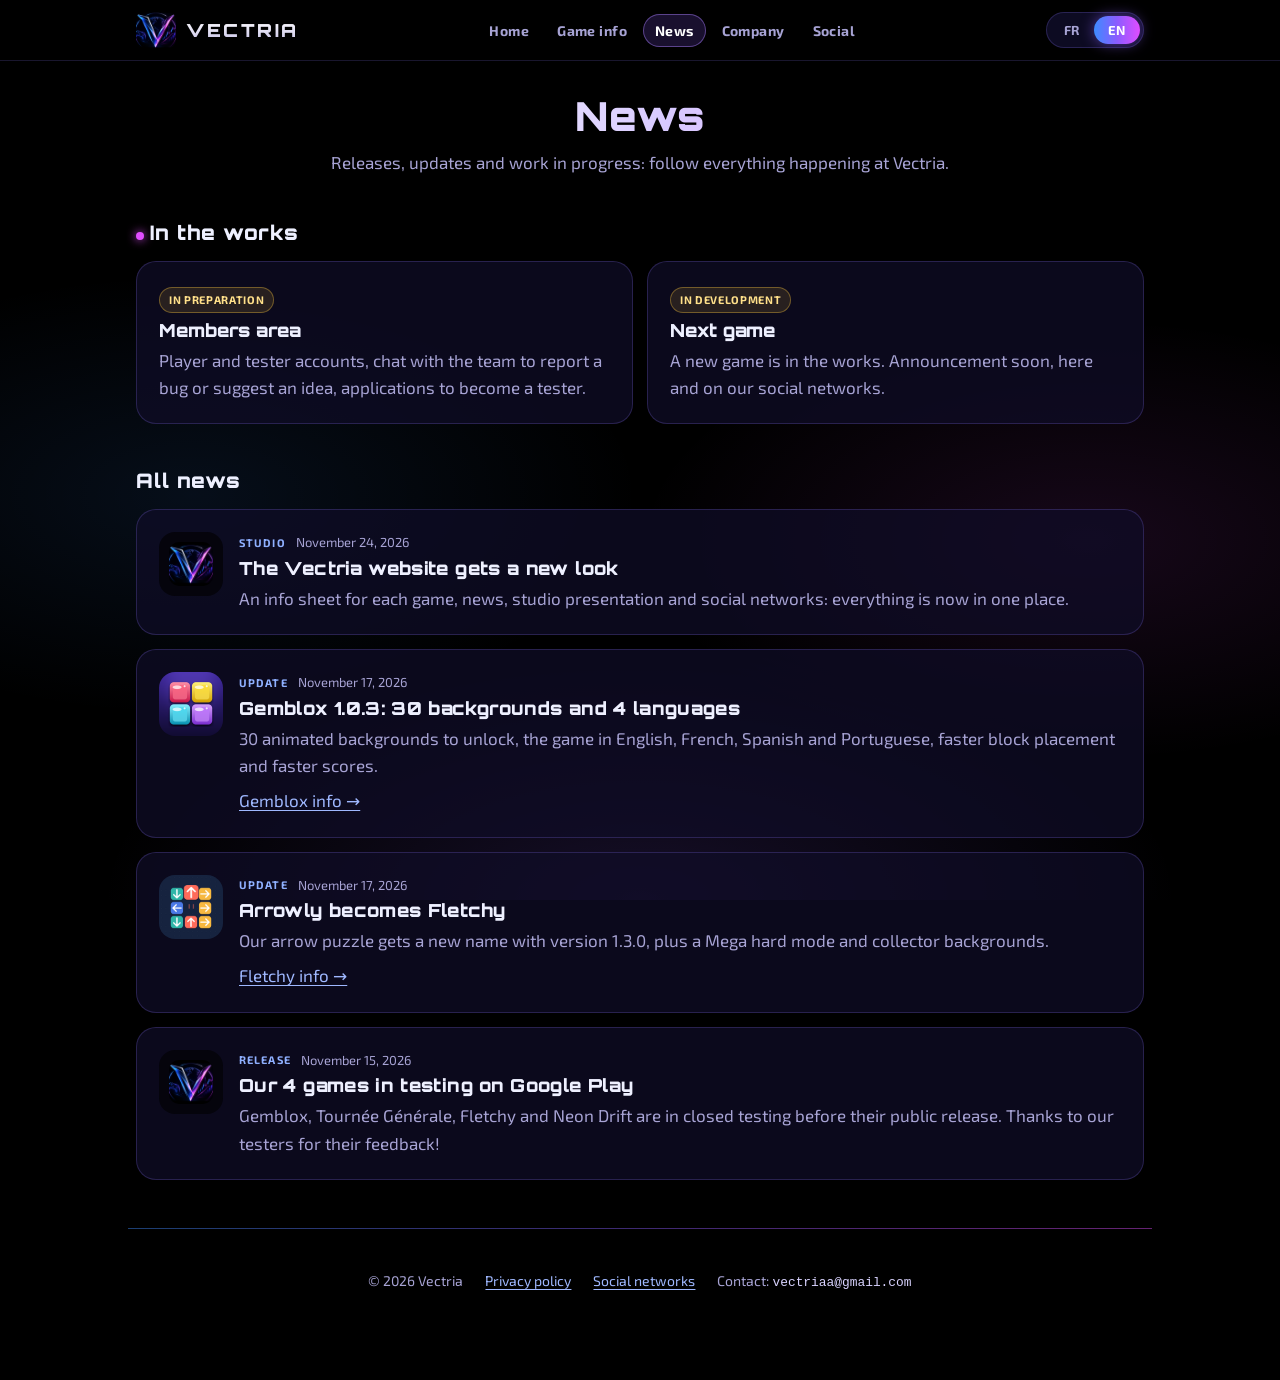
==== actualite.html @ 1fea0245 "Add files via upload" ====
<!doctype html>
<html lang="fr">
<head>
<meta charset="utf-8">
<meta name="viewport" content="width=device-width, initial-scale=1, viewport-fit=cover">
<title>Actualité – Vectria</title>
<meta name="description" content="Actualité du studio Vectria : sorties, mises à jour et jeux en cours de création.">
<meta name="theme-color" content="#000000">
<link rel="icon" type="image/png" href="favicon.png">
<link rel="apple-touch-icon" href="apple-touch-icon.png">
<link rel="stylesheet" href="style.css">
</head>
<body data-page="news" data-title-fr="Actualité – Vectria" data-title-en="News – Vectria">

<main class="wrap">
  <div class="page-title">
    <h1 data-fr="Actualité" data-en="News">Actualité</h1>
    <p data-fr="Sorties, mises à jour et projets en cours : suis tout ce qui se passe chez Vectria." data-en="Releases, updates and work in progress: follow everything happening at Vectria.">Sorties, mises à jour et projets en cours : suis tout ce qui se passe chez Vectria.</p>
  </div>

  <section class="section">
    <div class="section-head"><h2><span class="pulse-dot"></span><span data-fr="En cours de création" data-en="In the works">En cours de création</span></h2></div>
    <div class="up-grid" id="upcoming"></div>
  </section>


  <section class="section">
    <div class="section-head"><h2 data-fr="Toutes les actualités" data-en="All news">Toutes les actualités</h2></div>
    <div class="news-list" id="news"></div>
  </section>
</main>

<script src="data.js"></script>
<script src="site.js"></script>
<script>
(function () {
  var V = window.VECTRIA, S = window.Site;
  Site.onLang(function () {
    document.getElementById('upcoming').innerHTML = V.upcoming.map(function (u) {
      return '<article class="panel up"><span class="badge-st">' + S.esc(S.L(u.progress)) + '</span><h3>' + S.esc(S.L(u.title)) + '</h3><p>' + S.esc(S.L(u.text)) + '</p></article>';
    }).join('');
    document.getElementById('news').innerHTML = V.news.map(function (n) {
      var g = n.game && S.game(n.game);
      return '<article class="news panel">' + (g ? '<img src="' + g.icon + '" alt="">' : '<div class="ph"><img src="logo-v.png" alt=""></div>') +
        '<div><div class="when"><span class="tag-type">' + S.esc(S.newsType(n.type)) + '</span><span>' + S.esc(S.date(n.date)) + '</span></div>' +
        '<h3>' + S.esc(S.L(n.title)) + '</h3><p>' + S.esc(S.L(n.text)) + '</p>' +
        (g ? '<p style="margin-top:8px"><a href="jeux.html#' + g.id + '">' + (S.lang === 'fr' ? 'Fiche ' : '') + S.esc(g.name) + (S.lang === 'fr' ? '' : ' info') + ' →</a></p>' : '') +
        '</div></article>';
    }).join('');
  });
})();
</script>
</body>
</html>
---- style.css ----
/* =====================================================================
   VECTRIA – neon style, built from the brand logo
   Layout: black page, logo hero, glass cards with neon gradient edges
   ===================================================================== */
@font-face { font-family: "Orbitron"; font-weight: 700; font-display: swap; src: url("fonts/orbitron-latin-700-normal.woff2") format("woff2"); }
@font-face { font-family: "Orbitron"; font-weight: 900; font-display: swap; src: url("fonts/orbitron-latin-900-normal.woff2") format("woff2"); }
@font-face { font-family: "Exo 2"; font-weight: 400; font-display: swap; src: url("fonts/exo-2-latin-400-normal.woff2") format("woff2"); }
@font-face { font-family: "Exo 2"; font-weight: 600; font-display: swap; src: url("fonts/exo-2-latin-600-normal.woff2") format("woff2"); }
@font-face { font-family: "Exo 2"; font-weight: 700; font-display: swap; src: url("fonts/exo-2-latin-700-normal.woff2") format("woff2"); }

:root {
  color-scheme: dark;
  --bg: #000000;
  --surface: rgba(16, 13, 40, .72);
  --surface-solid: #0d0b22;
  --fg: #eef0ff;
  --muted: #a7a3d4;
  --line: rgba(140, 120, 255, .22);
  --blue: #3d8bff;
  --violet: #8b5cff;
  --pink: #e04dff;
  --neon: linear-gradient(90deg, var(--blue), var(--violet) 50%, var(--pink));
  --display: "Orbitron", "Segoe UI", system-ui, sans-serif;
  --body: "Exo 2", system-ui, -apple-system, "Segoe UI", Roboto, Arial, sans-serif;
}

* { box-sizing: border-box; }
html { background: var(--bg); }
body {
  margin: 0; color: var(--fg); font: 17px/1.6 var(--body);
  background:
    radial-gradient(60% 40% at 50% 100%, rgba(139, 92, 255, .16), transparent 70%),
    radial-gradient(50% 35% at 15% 55%, rgba(61, 139, 255, .10), transparent 70%),
    radial-gradient(50% 35% at 85% 60%, rgba(224, 77, 255, .10), transparent 70%),
    var(--bg);
  background-attachment: fixed;
  min-height: 100vh;
}
a { color: #9fb8ff; text-underline-offset: 3px; }
a:hover { color: #e3a6ff; }
a:focus-visible, button:focus-visible { outline: 2px solid var(--pink); outline-offset: 3px; border-radius: 6px; }
code { font-size: .92em; user-select: all; color: #d9d3ff; }
[hidden] { display: none !important; }

.wrap { max-width: 1040px; margin: 0 auto; padding-block: 20px 56px;
  padding-left: max(16px, env(safe-area-inset-left, 0px)); padding-right: max(16px, env(safe-area-inset-right, 0px)); }
.wrap.narrow { max-width: 760px; }

/* ---------- Top bar ---------- */
.topbar { display: flex; flex-wrap: wrap; align-items: center; justify-content: space-between; gap: 12px; }
.brand { display: flex; align-items: center; gap: 10px; text-decoration: none; color: var(--fg); }
.brand img { width: 40px; height: 40px; border-radius: 10px; }
.brand span { font: 900 18px var(--display); letter-spacing: .14em;
  background: linear-gradient(#ffffff, #c9c4e8); -webkit-background-clip: text; background-clip: text; color: transparent; }
.lang { display: flex; padding: 3px; border-radius: 999px; background: var(--surface-solid); border: 1px solid var(--line); }
.lang button { border: 0; background: none; color: var(--muted); font: 700 13px var(--body); letter-spacing: .04em;
  padding: 6px 14px; border-radius: 999px; cursor: pointer; }
.lang button[aria-pressed="true"] { background: var(--neon); color: #fff; box-shadow: 0 0 14px rgba(139, 92, 255, .55); }

/* ---------- Hero (home) ---------- */
.hero { text-align: center; margin: 8px auto 36px; }
.hero-logo { display: block; width: min(440px, 88vw); height: auto; margin: 0 auto; }
.hero h1 { font: 700 clamp(18px, 3.2vw, 24px)/1.35 var(--display); letter-spacing: .06em; margin: 6px auto 10px; max-width: 30ch; text-wrap: balance; }
.hero p { color: var(--muted); margin: 0 auto; max-width: 56ch; }

/* ---------- Section label ---------- */
.label { display: flex; align-items: center; gap: 14px; margin: 0 0 18px; font: 700 13px var(--display); letter-spacing: .3em; text-transform: uppercase; color: var(--muted); }
.label::before, .label::after { content: ""; flex: 1; height: 1px; background: var(--neon); opacity: .5; }

/* ---------- Game cards ---------- */
.grid { display: grid; grid-template-columns: repeat(2, minmax(0, 1fr)); gap: 18px; }
@media (max-width: 680px) { .grid { grid-template-columns: 1fr; } }
.game {
  position: relative; display: grid; grid-template-columns: 76px minmax(0, 1fr); gap: 16px; align-items: start;
  padding: 18px; border-radius: 20px; background: var(--surface);
  border: 1px solid var(--line);
  transition: transform .2s ease, box-shadow .2s ease, border-color .2s ease;
}
.game:hover { transform: translateY(-3px); border-color: rgba(190, 120, 255, .6);
  box-shadow: 0 0 0 1px rgba(139, 92, 255, .35), 0 12px 40px rgba(110, 70, 255, .28); }
.game img { width: 76px; height: 76px; border-radius: 18px; box-shadow: 0 6px 18px rgba(0, 0, 0, .5); }
.game h2 { margin: 2px 0 0; font: 900 19px var(--display); letter-spacing: .04em; }
.tag { font-size: 12px; font-weight: 700; letter-spacing: .14em; text-transform: uppercase; color: #8fb0ff; }
.age { color: #ff9be9; }
.langs { font-size: 12px; font-weight: 700; letter-spacing: .12em; color: #8fb0ff; margin: -6px 0 12px; }
.game p { margin: 6px 0 14px; color: var(--muted); font-size: 15px; }
.links { display: flex; flex-wrap: wrap; gap: 10px; }
.btn {
  display: inline-flex; align-items: center; gap: 6px; padding: 7px 14px; border-radius: 999px;
  font: 700 13px var(--body); letter-spacing: .03em; text-decoration: none; color: #fff;
}
.btn.play { background: var(--neon); box-shadow: 0 0 16px rgba(139, 92, 255, .45); }
.btn.play:hover { color: #fff; filter: brightness(1.12); }
.btn.ghost { border: 1px solid var(--line); color: var(--fg); background: rgba(255, 255, 255, .03); }
.btn.ghost:hover { border-color: var(--pink); color: #fff; }

/* ---------- Footer ---------- */
footer { margin-top: 44px; padding-top: 20px; color: var(--muted); font-size: 14px;
  display: flex; flex-wrap: wrap; gap: 8px 22px; justify-content: center; position: relative; }
footer::before { content: ""; position: absolute; top: 0; left: 10%; right: 10%; height: 1px; background: var(--neon); opacity: .45; }

/* ---------- Privacy page ---------- */
.doc h1 { font: 900 clamp(24px, 4.5vw, 34px)/1.2 var(--display); letter-spacing: .03em; margin: 30px 0 4px; text-wrap: balance;
  background: linear-gradient(90deg, #ffffff, #d7c9ff 60%, #f1b6ff); -webkit-background-clip: text; background-clip: text; color: transparent; }
.doc .date { color: var(--muted); margin: 0 0 20px; font-size: 14px; }
.doc h2 { font: 700 17px var(--display); letter-spacing: .05em; margin: 32px 0 10px; color: #c8bfff; text-wrap: balance; }
.doc p, .doc li { margin: 0 0 10px; }
.doc ul { padding-left: 20px; margin: 0 0 10px; }
.summary { border-left: 3px solid var(--pink); padding: 6px 0 6px 16px; background: linear-gradient(90deg, rgba(224, 77, 255, .08), transparent); border-radius: 0 10px 10px 0; }
.toc { display: flex; flex-wrap: wrap; gap: 8px; margin: 10px 0 0; padding: 0 !important; list-style: none; }
.toc li { margin: 0; }
.toc a { display: inline-block; border: 1px solid var(--line); border-radius: 999px; padding: 5px 13px; text-decoration: none; font-weight: 700; font-size: 14px; color: var(--fg); background: rgba(255, 255, 255, .03); }
.toc a:hover { border-color: var(--pink); }
.doc .game { display: block; padding: 16px 18px 8px; margin: 12px 0; scroll-margin-top: 16px; }
.doc .game:hover { transform: none; }
.doc h3 { font: 900 16px var(--display); letter-spacing: .04em; margin: 0 0 8px; display: flex; flex-wrap: wrap; align-items: center; gap: 10px; }
.doc h3 img { width: 34px; height: 34px; border-radius: 9px; box-shadow: none; }
.pkg { font: 400 13px var(--body); color: var(--muted); letter-spacing: 0; }

@media (prefers-reduced-motion: reduce) { .game { transition: none; } .game:hover { transform: none; } }

/* =====================================================================
   v2 – multi-page site
   ===================================================================== */
.site-header { position: sticky; top: 0; z-index: 20; background: rgba(0, 0, 0, .78); backdrop-filter: blur(10px); -webkit-backdrop-filter: blur(10px);
  border-bottom: 1px solid rgba(140, 120, 255, .18); padding-top: env(safe-area-inset-top, 0px); }
.site-header .wrap { padding-block: 10px; }
.site-header .topbar { display: grid; grid-template-columns: auto 1fr auto; align-items: center; gap: 10px 18px; }
.site-header .lang { grid-column: 3; }
.nav { grid-column: 2; grid-row: 1; display: flex; gap: 4px; justify-content: center; overflow-x: auto; scrollbar-width: none; }
.nav::-webkit-scrollbar { display: none; }
.nav a { white-space: nowrap; text-decoration: none; color: var(--muted); font: 700 14px var(--body); letter-spacing: .03em; padding: 8px 12px; border-radius: 999px; }
.nav a:hover { color: #fff; background: rgba(255, 255, 255, .05); }
.nav a[aria-current="page"] { color: #fff; background: rgba(139, 92, 255, .18); box-shadow: inset 0 0 0 1px rgba(170, 130, 255, .45); }
@media (max-width: 820px) {
  .site-header .topbar { grid-template-columns: auto auto; justify-content: space-between; }
  .site-header .lang { grid-column: 2; }
  .nav { grid-column: 1 / -1; grid-row: 2; justify-content: flex-start; margin: 0 -4px; }
}
.site-footer { margin-top: 48px; padding-block: 22px 32px; position: relative; color: var(--muted); font-size: 14px; }
.site-footer::before { content: ""; position: absolute; top: 0; left: 10%; right: 10%; height: 1px; background: var(--neon); opacity: .45; }
.foot { display: flex; flex-wrap: wrap; gap: 8px 22px; justify-content: center; }

main.wrap { padding-top: 24px; padding-bottom: 0; }
.page-title { text-align: center; margin: 8px auto 28px; max-width: 62ch; }
.page-title h1 { font: 900 clamp(26px, 5vw, 40px)/1.15 var(--display); letter-spacing: .03em; margin: 0 0 10px; text-wrap: balance;
  background: linear-gradient(90deg, #ffffff, #d7c9ff 55%, #f1b6ff); -webkit-background-clip: text; background-clip: text; color: transparent; }
.page-title p { color: var(--muted); margin: 0; }
.section { margin: 44px 0; }
.section-head { display: flex; flex-wrap: wrap; align-items: baseline; justify-content: space-between; gap: 8px 16px; margin-bottom: 16px; }
.section-head h2 { margin: 0; font: 900 20px var(--display); letter-spacing: .05em; }
.section-head a { font-weight: 700; font-size: 14px; }
.panel { background: var(--surface); border: 1px solid var(--line); border-radius: 20px; padding: 22px; }

/* home hero */
.home-hero { display: grid; grid-template-columns: minmax(0, 1fr) minmax(0, 1.1fr); gap: 24px; align-items: center; margin: 0 0 20px; }
.home-hero .hero-logo { width: min(420px, 100%); }
.home-hero h1 { font: 900 clamp(26px, 4.4vw, 42px)/1.15 var(--display); letter-spacing: .02em; margin: 0 0 14px; text-wrap: balance; }
.home-hero h1 em { font-style: normal; background: var(--neon); -webkit-background-clip: text; background-clip: text; color: transparent; }
.home-hero p { color: var(--muted); margin: 0 0 20px; max-width: 52ch; }
.cta { display: flex; flex-wrap: wrap; gap: 10px; }
.btn.big { padding: 11px 20px; font-size: 15px; }
@media (max-width: 760px) { .home-hero { grid-template-columns: 1fr; text-align: center; } .home-hero p { margin-inline: auto; } .cta { justify-content: center; } }
.stats { display: grid; grid-template-columns: repeat(3, minmax(0, 1fr)); gap: 12px; margin-top: 8px; }
.stat { text-align: center; padding: 16px 10px; }
.stat b { display: block; font: 900 28px var(--display); background: var(--neon); -webkit-background-clip: text; background-clip: text; color: transparent; }
.stat span { color: var(--muted); font-size: 14px; }

/* status badges */
.badge-st { display: inline-block; font-size: 11px; font-weight: 700; letter-spacing: .06em; text-transform: uppercase; padding: 3px 9px; border-radius: 999px;
  color: #ffe08a; background: rgba(255, 200, 60, .12); border: 1px solid rgba(255, 200, 60, .35); }
.badge-st.live { color: #8fffc6; background: rgba(50, 220, 140, .12); border-color: rgba(50, 220, 140, .4); }
.game .meta { display: flex; flex-wrap: wrap; align-items: center; gap: 6px 10px; margin-bottom: 2px; }
a.game { text-decoration: none; color: var(--fg); }

/* game sheets */
.picker { display: flex; gap: 10px; overflow-x: auto; padding: 4px 2px 10px; margin-bottom: 14px; }
.picker button { flex: 0 0 auto; display: flex; align-items: center; gap: 10px; padding: 8px 16px 8px 8px; border-radius: 16px; cursor: pointer;
  background: var(--surface); border: 1px solid var(--line); color: var(--fg); font: 900 15px var(--display); letter-spacing: .03em; }
.picker button img { width: 40px; height: 40px; border-radius: 11px; }
.picker button[aria-pressed="true"] { border-color: rgba(200, 130, 255, .8); box-shadow: 0 0 0 1px rgba(139, 92, 255, .4), 0 8px 26px rgba(110, 70, 255, .3); }
.sheet-head { display: grid; grid-template-columns: 96px minmax(0, 1fr); gap: 18px; align-items: center; }
.sheet-head img { width: 96px; height: 96px; border-radius: 22px; box-shadow: 0 8px 24px rgba(0, 0, 0, .5); }
.sheet-head h2 { margin: 4px 0 6px; font: 900 clamp(24px, 4vw, 32px) var(--display); letter-spacing: .03em; }
.sheet-head p { margin: 0; color: var(--muted); }
.facts { display: grid; grid-template-columns: repeat(4, minmax(0, 1fr)); gap: 10px; margin: 18px 0 0; }
@media (max-width: 640px) { .facts { grid-template-columns: repeat(2, minmax(0, 1fr)); } .sheet-head { grid-template-columns: 72px minmax(0, 1fr); } .sheet-head img { width: 72px; height: 72px; } }
.fact { background: rgba(255, 255, 255, .03); border: 1px solid var(--line); border-radius: 14px; padding: 10px 12px; }
.fact small { display: block; color: var(--muted); font-size: 12px; text-transform: uppercase; letter-spacing: .08em; }
.fact b { font-size: 16px; }
.sheet-grid { display: grid; grid-template-columns: repeat(2, minmax(0, 1fr)); gap: 16px; margin-top: 16px; }
@media (max-width: 760px) { .sheet-grid { grid-template-columns: 1fr; } }
.sheet-grid h3 { margin: 0 0 10px; font: 700 15px var(--display); letter-spacing: .08em; text-transform: uppercase; color: #c8bfff; display: flex; align-items: center; gap: 8px; }
.sheet-grid h3 .dot { width: 8px; height: 8px; border-radius: 50%; background: var(--neon); }
.sheet-grid ul { margin: 0; padding-left: 18px; }
.sheet-grid li { margin-bottom: 6px; }
.sheet-grid p { margin: 0 0 8px; color: var(--fg); }
.kv { display: grid; grid-template-columns: minmax(0, 1fr) auto; gap: 8px 14px; margin: 0; }
.kv dt { color: var(--muted); }
.kv dd { margin: 0; font-weight: 700; text-align: right; }
.yes { color: #ffcf7a; } .no { color: #8fffc6; }
.perm { display: flex; gap: 10px; align-items: flex-start; margin-bottom: 8px; }
.perm b { white-space: nowrap; }
.perm span { color: var(--muted); font-size: 15px; }
.sheet-foot { display: flex; flex-wrap: wrap; gap: 10px; margin-top: 18px; }

/* news */
.news-list { display: grid; gap: 14px; }
.news { display: grid; grid-template-columns: 64px minmax(0, 1fr); gap: 16px; align-items: start; }
.news img, .news .ph { width: 64px; height: 64px; border-radius: 16px; }
.news .ph { display: grid; place-items: center; background: #05040c; }
.news .ph img { width: 44px; height: 44px; border-radius: 10px; }
.news h3 { margin: 4px 0 6px; font: 900 18px var(--display); letter-spacing: .02em; }
.news p { margin: 0; color: var(--muted); }
.news .when { display: flex; flex-wrap: wrap; gap: 6px 10px; align-items: center; font-size: 13px; color: var(--muted); }
.tag-type { font-size: 11px; font-weight: 700; letter-spacing: .1em; text-transform: uppercase; color: #8fb0ff; }
.up-grid { display: grid; grid-template-columns: repeat(2, minmax(0, 1fr)); gap: 14px; }
@media (max-width: 680px) { .up-grid { grid-template-columns: 1fr; } }
.up h3 { margin: 6px 0 6px; font: 900 18px var(--display); }
.up p { margin: 0; color: var(--muted); }
.pulse-dot { display: inline-block; width: 8px; height: 8px; border-radius: 50%; background: var(--pink); box-shadow: 0 0 10px var(--pink); margin-right: 6px; animation: blink 1.6s ease-in-out infinite; }
@keyframes blink { 50% { opacity: .35; } }

/* company */
.about { display: grid; grid-template-columns: minmax(0, 1fr) minmax(0, 1fr); gap: 24px; align-items: center; }
@media (max-width: 760px) { .about { grid-template-columns: 1fr; } }
.about img { width: min(380px, 100%); display: block; margin: 0 auto; }
.about p { color: var(--fg); }
.values { display: grid; grid-template-columns: repeat(3, minmax(0, 1fr)); gap: 14px; }
@media (max-width: 760px) { .values { grid-template-columns: 1fr; } }
.value h3 { margin: 0 0 8px; font: 900 17px var(--display); letter-spacing: .03em; }
.value p { margin: 0; color: var(--muted); }
.value .ico { font: 900 22px var(--display); background: var(--neon); -webkit-background-clip: text; background-clip: text; color: transparent; }

/* social */
.social-grid { display: grid; grid-template-columns: repeat(2, minmax(0, 1fr)); gap: 16px; }
@media (max-width: 640px) { .social-grid { grid-template-columns: 1fr; } }
.soc { display: grid; grid-template-columns: 56px minmax(0, 1fr) auto; gap: 14px; align-items: center; text-decoration: none; color: var(--fg); }
.soc .logo { width: 56px; height: 56px; border-radius: 16px; display: grid; place-items: center; }
.soc .logo svg { width: 28px; height: 28px; fill: #fff; }
.soc h3 { margin: 0; font: 900 18px var(--display); }
.soc p { margin: 2px 0 0; color: var(--muted); font-size: 14px; }
.soc .soon { font-size: 12px; font-weight: 700; color: var(--muted); border: 1px dashed var(--line); border-radius: 999px; padding: 5px 10px; white-space: nowrap; }
.soc.off { opacity: .8; }


html { scroll-padding-top: 96px; }
.doc .game { scroll-margin-top: 96px; }
img { height: auto; }
.about > img[width="96"] { justify-self: center; }
@media (max-width: 820px) { .nav { justify-content: space-between; } .nav a { padding: 7px 8px; font-size: 13px; } }
@media (max-width: 360px) { .nav a { padding: 7px 5px; font-size: 12px; } }
.about.compact { grid-template-columns: 96px minmax(0, 1fr); }
@media (max-width: 760px) { .about.compact { grid-template-columns: 1fr; text-align: center; } .about.compact .cta { justify-content: center !important; } }
@media (max-width: 820px) { .nav { gap: 0; } .nav a { padding: 7px 6px; } }
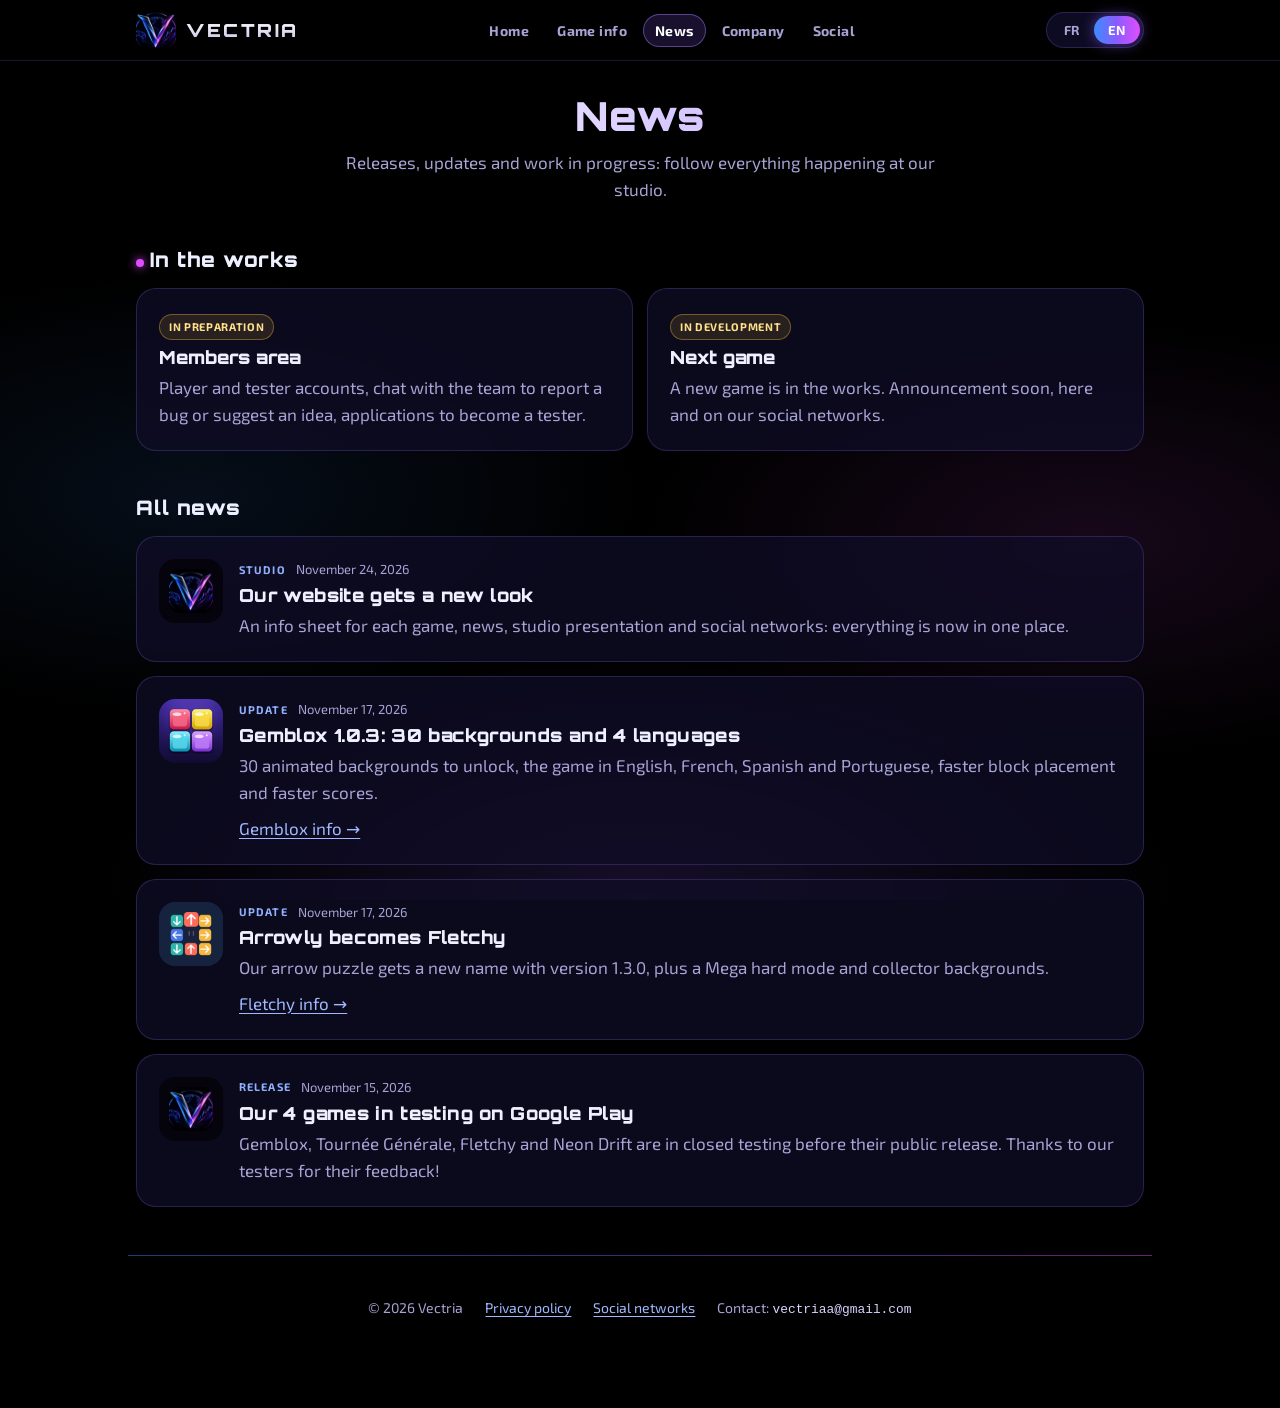
==== commit d7bfe02a: "Add files via upload" ====
--- a/actualite.html
+++ b/actualite.html
@@ -15,7 +15,7 @@
 <main class="wrap">
   <div class="page-title">
     <h1 data-fr="Actualité" data-en="News">Actualité</h1>
-    <p data-fr="Sorties, mises à jour et projets en cours : suis tout ce qui se passe chez Vectria." data-en="Releases, updates and work in progress: follow everything happening at Vectria.">Sorties, mises à jour et projets en cours : suis tout ce qui se passe chez Vectria.</p>
+    <p data-fr="Sorties, mises à jour et projets en cours : suis tout ce qui se passe chez nous." data-en="Releases, updates and work in progress: follow everything happening at our studio.">Sorties, mises à jour et projets en cours : suis tout ce qui se passe chez nous.</p>
   </div>
 
   <section class="section">
--- a/style.css
+++ b/style.css
@@ -253,3 +253,18 @@
 .about.compact { grid-template-columns: 96px minmax(0, 1fr); }
 @media (max-width: 760px) { .about.compact { grid-template-columns: 1fr; text-align: center; } .about.compact .cta { justify-content: center !important; } }
 @media (max-width: 820px) { .nav { gap: 0; } .nav a { padding: 7px 6px; } }
+
+.kv-wide { grid-template-columns: repeat(3, minmax(0, auto) minmax(0, 1fr)); column-gap: 14px; }
+.kv-wide dd { text-align: left; }
+@media (max-width: 760px) { .kv-wide { grid-template-columns: minmax(0, 1fr) auto; } .kv-wide dd { text-align: right; } }
+.rules { margin: 0; padding-left: 22px; display: grid; gap: 10px; }
+.rules li { padding-left: 4px; }
+.rules li::marker { font: 900 14px var(--display); color: #b6a6ff; }
+.rules b { color: #fff; }
+.rules-url { margin: 16px 0 0 !important; padding-top: 14px; border-top: 1px solid var(--line); color: var(--muted); font-size: 15px; word-break: break-word; }
+
+.stats-2 { grid-template-columns: repeat(2, minmax(0, 1fr)); }
+.soc .logo.has-logo { background: #fff !important; padding: 8px; }
+.soc .logo img { width: 100%; height: 100%; object-fit: contain; }
+.soc .logo.has-logo { background: transparent !important; padding: 0; overflow: hidden; }
+.soc .logo.has-logo img { border-radius: 14px; }
